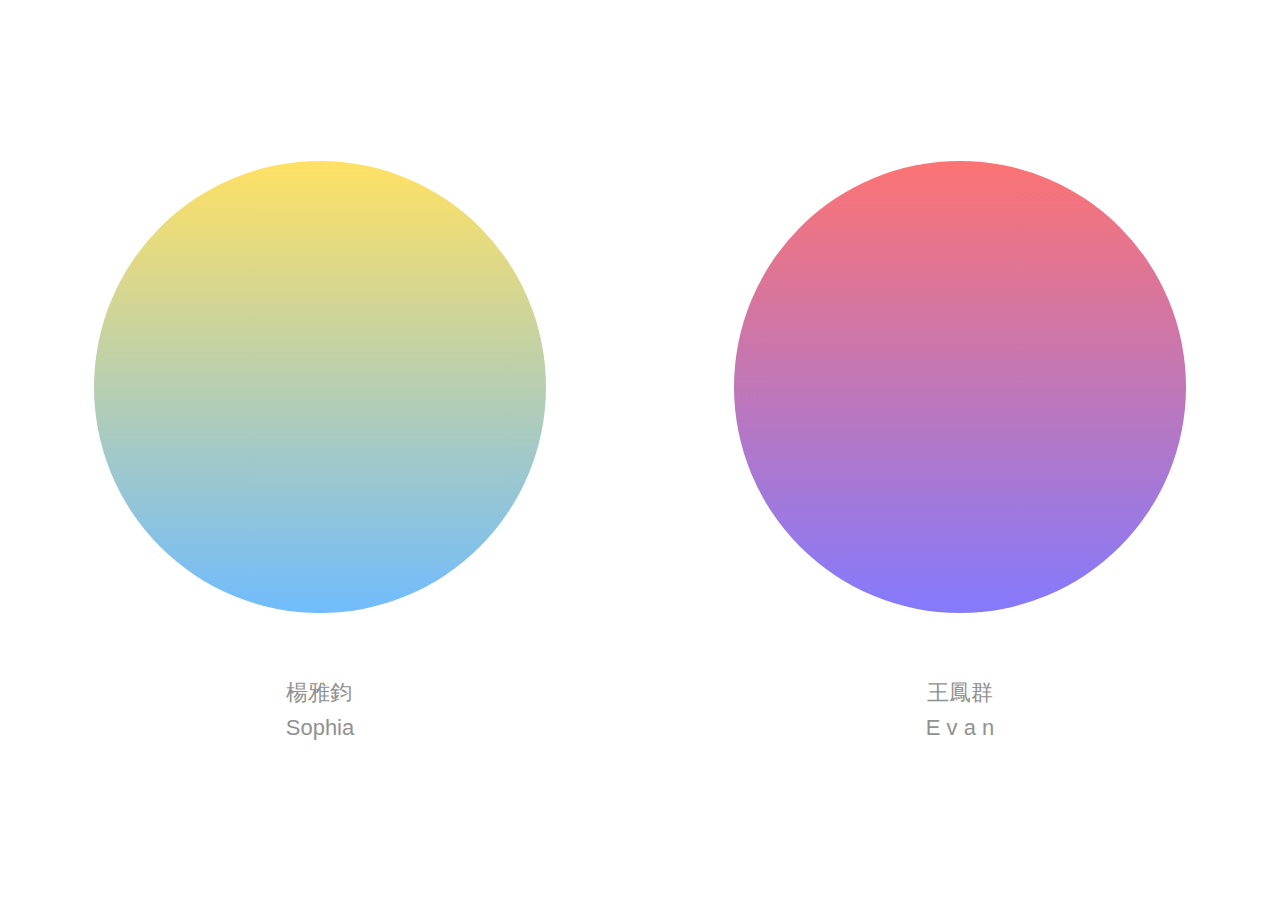
==== html/index.html @ ec9bc148 "firstCommit" ====
<!DOCTYPE html>
<html lang="en">

<head>
    <meta charset="UTF-8">
    <meta name="viewport" content="width=device-width, initial-scale=1.0">
    <meta http-equiv="X-UA-Compatible" content="ie=edge">
    <title>我與北鼻的WEB</title>
    <link rel="shortcut icon" href="../images/favicon-20200108031730244.ico" type="image/x-icon">
    <link rel="stylesheet" href="../css/all.css">
    <link rel="stylesheet" href="../css/only-index.css">
    <!-- <link rel="stylesheet" href="https://use.fontawesome.com/releases/v5.0.9/css/all.css" integrity="sha384-5SOiIsAziJl6AWe0HWRKTXlfcSHKmYV4RBF18PPJ173Kzn7jzMyFuTtk8JA7QQG1" crossorigin="anonymous"></link> -->
     
</head>

<body>
    <div class="page">
        <div class="page-left">
            <div class="page_icon">

            </div>
            <div class="page_name">
                <div class="page_name--C">楊雅鈞</div>
                <div class="page_name--E">Sophia</div>
            </div>
        </div>
        <div class="page-right">
            <div class="page_icon">

            </div>
            <div class="page_name">
                <div class="page_name--C">王鳳群</div>
                <div class="page_name--E">E v a n</div>
            </div>
        </div>
    </div>

</body>

</html>
---- css/all.css ----
@charset "UTF-8";
/*------------------------------字形------------------------------*/
.title-text {
  line-height: 2vw;
  font-size: 2vw;
}

.sm-title-text {
  font-size: 1.3vw;
}

.bg-text {
  font-size: 3vw;
}

html, body, div, span, applet, object, iframe,
h1, h2, h3, h4, h5, h6, p, blockquote, pre,
a, abbr, acronym, address, big, cite, code,
del, dfn, em, font, img, ins, kbd, q, s, samp,
small, strike, strong, sub, sup, tt, var,
dl, dt, dd, ol, ul, li,
fieldset, form, label, legend,
table, caption, tbody, tfoot, thead, tr, th, td {
  margin: 0;
  padding: 0;
  border: 0;
  outline: 0;
  font-weight: inherit;
  font-style: inherit;
  font-size: 100%;
  font-family: -apple-system-font, arial,"Microsoft JhengHei";
  vertical-align: baseline;
}

/* remember to define focus styles! */
:focus {
  outline: 0;
}

body {
  line-height: 1;
  color: black;
  background: white;
}

ol, ul {
  list-style: none;
}

/* tables still need 'cellspacing="0"' in the markup */
table {
  border-collapse: separate;
  border-spacing: 0;
}

caption, th, td {
  text-align: left;
  font-weight: normal;
}

blockquote:before, blockquote:after,
q:before, q:after {
  content: "";
}

blockquote, q {
  quotes: "" "";
}

.displayNone {
  display: none;
}

html, body {
  height: 100%;
  width: 100%;
}

html {
  font-size: calc( 12px + (6/(1920 - 1024)*(100vw - 1024px)));
}
/*# sourceMappingURL=all.css.map */
---- css/only-index.css ----
@charset "UTF-8";
/*------------------------------字形------------------------------*/
.page {
  height: 100%;
  display: -webkit-box;
  display: -ms-flexbox;
  display: flex;
  direction: row;
}

.page .page-left {
  height: 100%;
  width: 50%;
  display: -webkit-box;
  display: -ms-flexbox;
  display: flex;
  -webkit-box-orient: vertical;
  -webkit-box-direction: normal;
      -ms-flex-direction: column;
          flex-direction: column;
  -webkit-box-pack: center;
      -ms-flex-pack: center;
          justify-content: center;
  -webkit-box-align: center;
      -ms-flex-align: center;
          align-items: center;
}

.page .page-left .page_icon {
  height: 33rem;
  width: 33rem;
  background: -webkit-gradient(linear, left top, left bottom, from(#FFE164), to(#70BCFD));
  background: linear-gradient(to bottom, #FFE164 0%, #70BCFD 100%);
  border-radius: 17rem;
}

.page .page-left .page_name {
  font-family: "Helvetica Neue";
  color: #919191;
  font-size: 1.6rem;
}

.page .page-left .page_name--C {
  padding-top: 5rem;
}

.page .page-left .page_name--E {
  padding-top: 1rem;
}

.page .page-right {
  height: 100%;
  width: 50%;
  display: -webkit-box;
  display: -ms-flexbox;
  display: flex;
  -webkit-box-orient: vertical;
  -webkit-box-direction: normal;
      -ms-flex-direction: column;
          flex-direction: column;
  -webkit-box-pack: center;
      -ms-flex-pack: center;
          justify-content: center;
  -webkit-box-align: center;
      -ms-flex-align: center;
          align-items: center;
}

.page .page-right .page_icon {
  height: 33rem;
  width: 33rem;
  background: -webkit-gradient(linear, left top, left bottom, from(#FC7373), to(#847AFD));
  background: linear-gradient(to bottom, #FC7373 0%, #847AFD 100%);
  border-radius: 17rem;
}

.page .page-right .page_name {
  font-family: "Helvetica Neue";
  color: #919191;
  font-size: 1.6rem;
  display: -webkit-box;
  display: -ms-flexbox;
  display: flex;
  -webkit-box-orient: vertical;
  -webkit-box-direction: normal;
      -ms-flex-direction: column;
          flex-direction: column;
  -webkit-box-align: center;
      -ms-flex-align: center;
          align-items: center;
}

.page .page-right .page_name--C {
  padding-top: 5rem;
}

.page .page-right .page_name--E {
  padding-top: 1rem;
}
/*# sourceMappingURL=only-index.css.map */
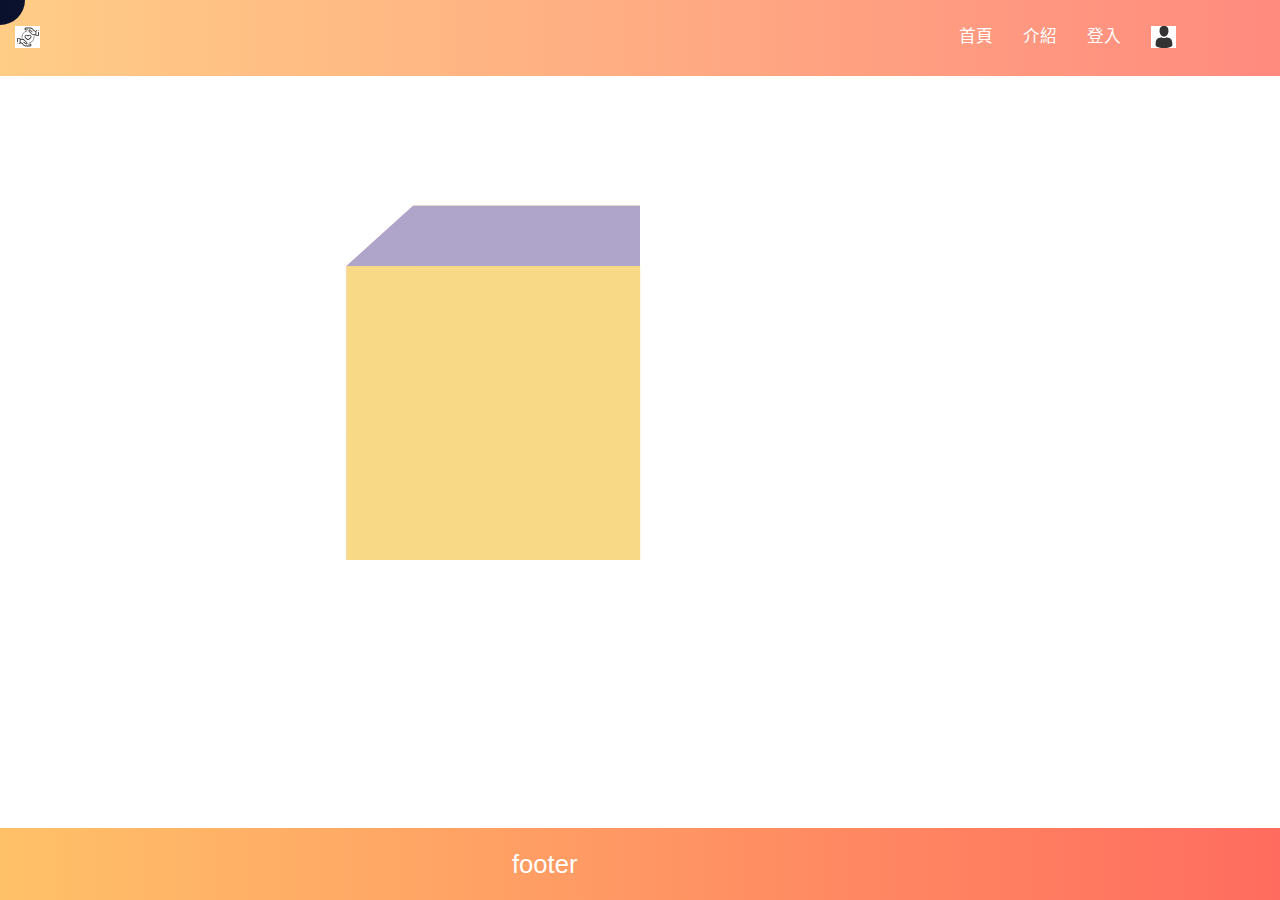
==== commit 72de64a5: "first program" ====
--- a/html/index.html
+++ b/html/index.html
@@ -1,40 +1,68 @@
 <!DOCTYPE html>
-<html lang="en">
+<html lang="zh-TW">
 
 <head>
     <meta charset="UTF-8">
     <meta name="viewport" content="width=device-width, initial-scale=1.0">
     <meta http-equiv="X-UA-Compatible" content="ie=edge">
-    <title>我與北鼻的WEB</title>
-    <link rel="shortcut icon" href="../images/favicon-20200108031730244.ico" type="image/x-icon">
+    <title>A</title>
+    <link rel="shortcut icon" href="./../images/favicon-20200108031730244.ico" type="image/x-icon">
     <link rel="stylesheet" href="../css/all.css">
     <link rel="stylesheet" href="../css/only-index.css">
-    <!-- <link rel="stylesheet" href="https://use.fontawesome.com/releases/v5.0.9/css/all.css" integrity="sha384-5SOiIsAziJl6AWe0HWRKTXlfcSHKmYV4RBF18PPJ173Kzn7jzMyFuTtk8JA7QQG1" crossorigin="anonymous"></link> -->
-     
 </head>
 
 <body>
-    <div class="page">
-        <div class="page-left">
-            <div class="page_icon">
-
-            </div>
-            <div class="page_name">
-                <div class="page_name--C">楊雅鈞</div>
-                <div class="page_name--E">Sophia</div>
-            </div>
+    <div class="navigation">
+        <ul class="navigation_list">
+            <li class="navigation_title sm-title-text"><span class="icon icon_primary"></span></li>
+            <li class="navigation_burger sm-title-text"><span class="icon icon_menu list_burger"></span></li>
+            <li class="navigation_item sm-title-text">首頁</li>
+            <li class="navigation_item sm-title-text">介紹</li>
+            <li class="navigation_item sm-title-text">登入</li>
+            <li class="navigation_icon sm-title-text"><span class="icon icon_user"></span></li>
+        </ul>
+    </div>
+    <div class="slidebar_menu_box displayNone">
+        <div class="slidebar_header">
+            <div class="icon icon_close slidebar_header_item_close"></div>
+            <div class="slidebar_header_item"><span class="slidebar_header_item_context">HelloXXX</span></div>
         </div>
-        <div class="page-right">
-            <div class="page_icon">
-
-            </div>
-            <div class="page_name">
-                <div class="page_name--C">王鳳群</div>
-                <div class="page_name--E">E v a n</div>
+        <ul class="slidebar_list">
+            <li class="slidebar_item">項目1</li>
+            <li class="slidebar_item">項目2</li>
+            <li class="slidebar_item">項目3</li>
+            <li class="slidebar_item">項目1</li>
+            <li class="slidebar_item">項目2</li>
+            <li class="slidebar_item">項目3</li>
+        </ul>
+    </div>
+    <div class="container">
+        <div class="Tbox">
+            <div class="cube">
+                <div class="font side magicpen_hover">
+                    <div></div>
+                </div>
+                <div class="right side magicpen_hover"></div>
+                <div class="left side"></div>
+                <div class="top side"></div>
+                <div class="bottom side"></div>
+                <div class="back side"></div>
             </div>
         </div>
     </div>
+    <div class="magicpen">
 
+    </div>
+    <div class="LP"></div>
+
+    <div class="footer magicpen_hover">
+        <div class="title-text footer_text magicpen_hover">footer</div>
+    </div>
+
+
+    <script src="../vendor/jQuery/3.4.0/jquery-3.4.0.min.js"></script>
+    <script src="../vendor/bootstrap/4.3.1/js/bootstrap.bundle.min.js"></script>
+    <script src="../js/EWYC.js"></script>
 </body>
 
 </html>--- a/css/all.css
+++ b/css/all.css
@@ -1,5 +1,3 @@
-@charset "UTF-8";
-/*------------------------------字形------------------------------*/
 .title-text {
   line-height: 2vw;
   font-size: 2vw;
@@ -67,16 +65,190 @@
   quotes: "" "";
 }
 
+.icon_primary {
+  background-image: url(../../images/care.svg);
+  background-color: white;
+}
+
+.icon_user {
+  background-image: url(../../images/man-user.svg);
+  background-color: white;
+}
+
+.icon_menu {
+  background-image: url(../../images/menu_icon.svg);
+}
+
+.icon_home {
+  background-image: url(../../images/house.svg);
+}
+
+.icon_close {
+  background-image: url(../../images/close.svg);
+}
+
+.icon {
+  text-indent: 100%;
+  display: inline-block;
+  vertical-align: middle;
+  font-size: 0;
+  background-repeat: no-repeat;
+  background-position: center;
+  background-size: contain;
+  margin-top: -.1rem;
+  margin-right: .372rem;
+  width: 1.563rem;
+  height: 1.363rem;
+  color: white;
+}
+
+.footer {
+  display: block;
+  position: fixed;
+  top: 92vh;
+  height: 8vh;
+  width: 100vw;
+  background: -webkit-gradient(linear, left top, right top, from(#ffc168), to(#ff6c5f));
+  background: linear-gradient(to right, #ffc168 0%, #ff6c5f 100%);
+}
+
+.footer .footer_text {
+  position: absolute;
+  left: 40vw;
+  color: white;
+  line-height: 8vh;
+}
+
+.navigation {
+  position: fixed;
+  width: 100vw;
+  display: block;
+  background-color: #ff6c5f;
+  z-index: 1002;
+  opacity: 0.8;
+  padding: 15px;
+}
+
+.navigation .navigation_list {
+  color: white;
+}
+
+.navigation .navigation_list .navigation_burger {
+  display: inline;
+  padding-right: 45vw;
+}
+
+@media (min-width: 576px) {
+  .navigation .navigation_list .navigation_burger {
+    display: none;
+  }
+}
+
+@media (min-width: 768px) {
+  .navigation .navigation_list .navigation_burger {
+    padding-right: 60vw;
+  }
+}
+
+@media (min-width: 992px) {
+  .navigation .navigation_list .navigation_burger {
+    padding-right: 70vw;
+  }
+}
+
+.navigation .navigation_list .navigation_title {
+  display: none;
+  padding-right: 45vw;
+}
+
+@media (min-width: 576px) {
+  .navigation .navigation_list .navigation_title {
+    display: inline;
+  }
+}
+
+@media (min-width: 768px) {
+  .navigation .navigation_list .navigation_title {
+    padding-right: 60vw;
+  }
+}
+
+@media (min-width: 992px) {
+  .navigation .navigation_list .navigation_title {
+    padding-right: 70vw;
+  }
+}
+
+.navigation .navigation_list .navigation_item {
+  display: inline-block;
+  padding: 1vw;
+}
+
+.navigation .navigation_list .navigation_icon {
+  display: inline-block;
+  padding: 1vw;
+}
+
+@media (min-width: 768px) {
+  .navigation {
+    background: -webkit-gradient(linear, left top, right top, from(#ffc168), to(#ff6c5f));
+    background: linear-gradient(to right, #ffc168 0%, #ff6c5f 100%);
+  }
+}
+
+.slidebar_menu_box {
+  position: fixed;
+  height: 100vh;
+  width: 50vw;
+  background: -webkit-gradient(linear, left top, left bottom, from(#ffc168), to(#ff6c5f));
+  background: linear-gradient(to bottom, #ffc168 0%, #ff6c5f 100%);
+  color: white;
+  z-index: 1003;
+}
+
+.slidebar_menu_box .slidebar_header {
+  display: -webkit-inline-box;
+  display: -ms-inline-flexbox;
+  display: inline-flex;
+  -webkit-box-orient: horizontal;
+  -webkit-box-direction: reverse;
+      -ms-flex-direction: row-reverse;
+          flex-direction: row-reverse;
+  height: 20vh;
+  width: 50vw;
+  background: -webkit-gradient(linear, left top, left bottom, from(#ff6c5f), to(#ffc168));
+  background: linear-gradient(to bottom, #ff6c5f 0%, #ffc168 100%);
+}
+
+.slidebar_menu_box .slidebar_header .slidebar_header_item_close {
+  -webkit-box-pack: start;
+      -ms-flex-pack: start;
+          justify-content: flex-start;
+}
+
+.slidebar_menu_box .slidebar_header .slidebar_header_item {
+  position: relative;
+  top: 5vh;
+  width: 50vw;
+  left: 3vw;
+}
+
+.slidebar_menu_box .slidebar_list {
+  opacity: 0.7;
+}
+
+.slidebar_menu_box .slidebar_list .slidebar_item {
+  padding: 3vh;
+  border-bottom: 1px #ff6c5f dashed;
+}
+
+@media (min-width: 576px) {
+  .slidebar_menu_box {
+    display: none;
+  }
+}
+
 .displayNone {
   display: none;
 }
-
-html, body {
-  height: 100%;
-  width: 100%;
-}
-
-html {
-  font-size: calc( 12px + (6/(1920 - 1024)*(100vw - 1024px)));
-}
 /*# sourceMappingURL=all.css.map */--- a/css/only-index.css
+++ b/css/only-index.css
@@ -1,100 +1,97 @@
-@charset "UTF-8";
-/*------------------------------字形------------------------------*/
-.page {
+.container {
+  display: block;
+  width: 100%;
   height: 100%;
-  display: -webkit-box;
-  display: -ms-flexbox;
-  display: flex;
-  direction: row;
+  -webkit-transform-origin: center;
+  transform-origin: center;
 }
 
-.page .page-left {
-  height: 100%;
-  width: 50%;
-  display: -webkit-box;
-  display: -ms-flexbox;
-  display: flex;
-  -webkit-box-orient: vertical;
-  -webkit-box-direction: normal;
-      -ms-flex-direction: column;
-          flex-direction: column;
-  -webkit-box-pack: center;
-      -ms-flex-pack: center;
-          justify-content: center;
-  -webkit-box-align: center;
-      -ms-flex-align: center;
-          align-items: center;
+.container .Tbox {
+  position: relative;
+  -webkit-perspective: 1000px;
+  perspective: 1000px;
+  -webkit-perspective-origin: 50% 50%;
+  perspective-origin: 50% 50%;
+  -webkit-transform-style: preserve-3d;
+  transform-style: preserve-3d;
 }
 
-.page .page-left .page_icon {
-  height: 33rem;
-  width: 33rem;
-  background: -webkit-gradient(linear, left top, left bottom, from(#FFE164), to(#70BCFD));
-  background: linear-gradient(to bottom, #FFE164 0%, #70BCFD 100%);
-  border-radius: 17rem;
+.container .Tbox .cube {
+  -webkit-transform-style: preserve-3d;
+  transform-style: preserve-3d;
+  position: absolute;
+  top: 40vh;
+  left: 40vw;
+  -webkit-transform: rotateY(0deg);
+  transform: rotateY(0deg);
 }
 
-.page .page-left .page_name {
-  font-family: "Helvetica Neue";
-  color: #919191;
-  font-size: 1.6rem;
+.container .Tbox .cube .side {
+  display: inline-block;
+  width: 20vw;
+  height: 20vw;
+  position: absolute;
+  top: -10vw;
+  left: -10vw;
 }
 
-.page .page-left .page_name--C {
-  padding-top: 5rem;
+.container .Tbox .cube .font {
+  background-color: #f7d986;
+  -webkit-transform: rotate3d(0, 0, 0, 0) translate3d(0, 0, 10vw);
+  transform: rotate3d(0, 0, 0, 0) translate3d(0, 0, 10vw);
 }
 
-.page .page-left .page_name--E {
-  padding-top: 1rem;
+.container .Tbox .cube .left {
+  background-color: #aad0eb;
+  -webkit-transform: rotate3d(0, 1, 0, 90deg) translate3d(0vh, 0, 10vw);
+  transform: rotate3d(0, 1, 0, 90deg) translate3d(0vh, 0, 10vw);
 }
 
-.page .page-right {
-  height: 100%;
-  width: 50%;
-  display: -webkit-box;
-  display: -ms-flexbox;
-  display: flex;
-  -webkit-box-orient: vertical;
-  -webkit-box-direction: normal;
-      -ms-flex-direction: column;
-          flex-direction: column;
-  -webkit-box-pack: center;
-      -ms-flex-pack: center;
-          justify-content: center;
-  -webkit-box-align: center;
-      -ms-flex-align: center;
-          align-items: center;
+.container .Tbox .cube .right {
+  background-color: #f3b8c8;
+  -webkit-transform: rotate3d(0, 1, 0, -90deg) translate3d(0vh, 0, 10vw);
+  transform: rotate3d(0, 1, 0, -90deg) translate3d(0vh, 0, 10vw);
 }
 
-.page .page-right .page_icon {
-  height: 33rem;
-  width: 33rem;
-  background: -webkit-gradient(linear, left top, left bottom, from(#FC7373), to(#847AFD));
-  background: linear-gradient(to bottom, #FC7373 0%, #847AFD 100%);
-  border-radius: 17rem;
+.container .Tbox .cube .top {
+  background-color: #afa4c9;
+  -webkit-transform: rotate3d(1, 0, 0, 90deg) translate3d(0vh, 0vh, 10vw);
+  transform: rotate3d(1, 0, 0, 90deg) translate3d(0vh, 0vh, 10vw);
 }
 
-.page .page-right .page_name {
-  font-family: "Helvetica Neue";
-  color: #919191;
-  font-size: 1.6rem;
-  display: -webkit-box;
-  display: -ms-flexbox;
-  display: flex;
-  -webkit-box-orient: vertical;
-  -webkit-box-direction: normal;
-      -ms-flex-direction: column;
-          flex-direction: column;
-  -webkit-box-align: center;
-      -ms-flex-align: center;
-          align-items: center;
+.container .Tbox .cube .bottom {
+  background-color: #5fa6ab;
+  -webkit-transform: rotate3d(1, 0, 0, -90deg) translate3d(0vh, 0vh, 10vw);
+  transform: rotate3d(1, 0, 0, -90deg) translate3d(0vh, 0vh, 10vw);
 }
 
-.page .page-right .page_name--C {
-  padding-top: 5rem;
+.container .Tbox .cube .back {
+  background-color: #e5b345;
+  -webkit-transform: rotate3d(0, 0, 0, 0deg) translate3d(0, 0, -10vw);
+  transform: rotate3d(0, 0, 0, 0deg) translate3d(0, 0, -10vw);
 }
 
-.page .page-right .page_name--E {
-  padding-top: 1rem;
+.magicpen {
+  position: fixed;
+  z-index: 1003;
+  background: wheat;
+  border-radius: 50px;
+  mix-blend-mode: difference;
+  top: 200px;
+  left: 200px;
+  height: 50px;
+  width: 50px;
+}
+
+.LP {
+  position: fixed;
+  top: 50px;
+  left: 50px;
+  z-index: 1005;
+  display: block;
+  height: 3px;
+  width: 9px;
+  border: opx black solid;
+  border-radius: 3px;
 }
 /*# sourceMappingURL=only-index.css.map */